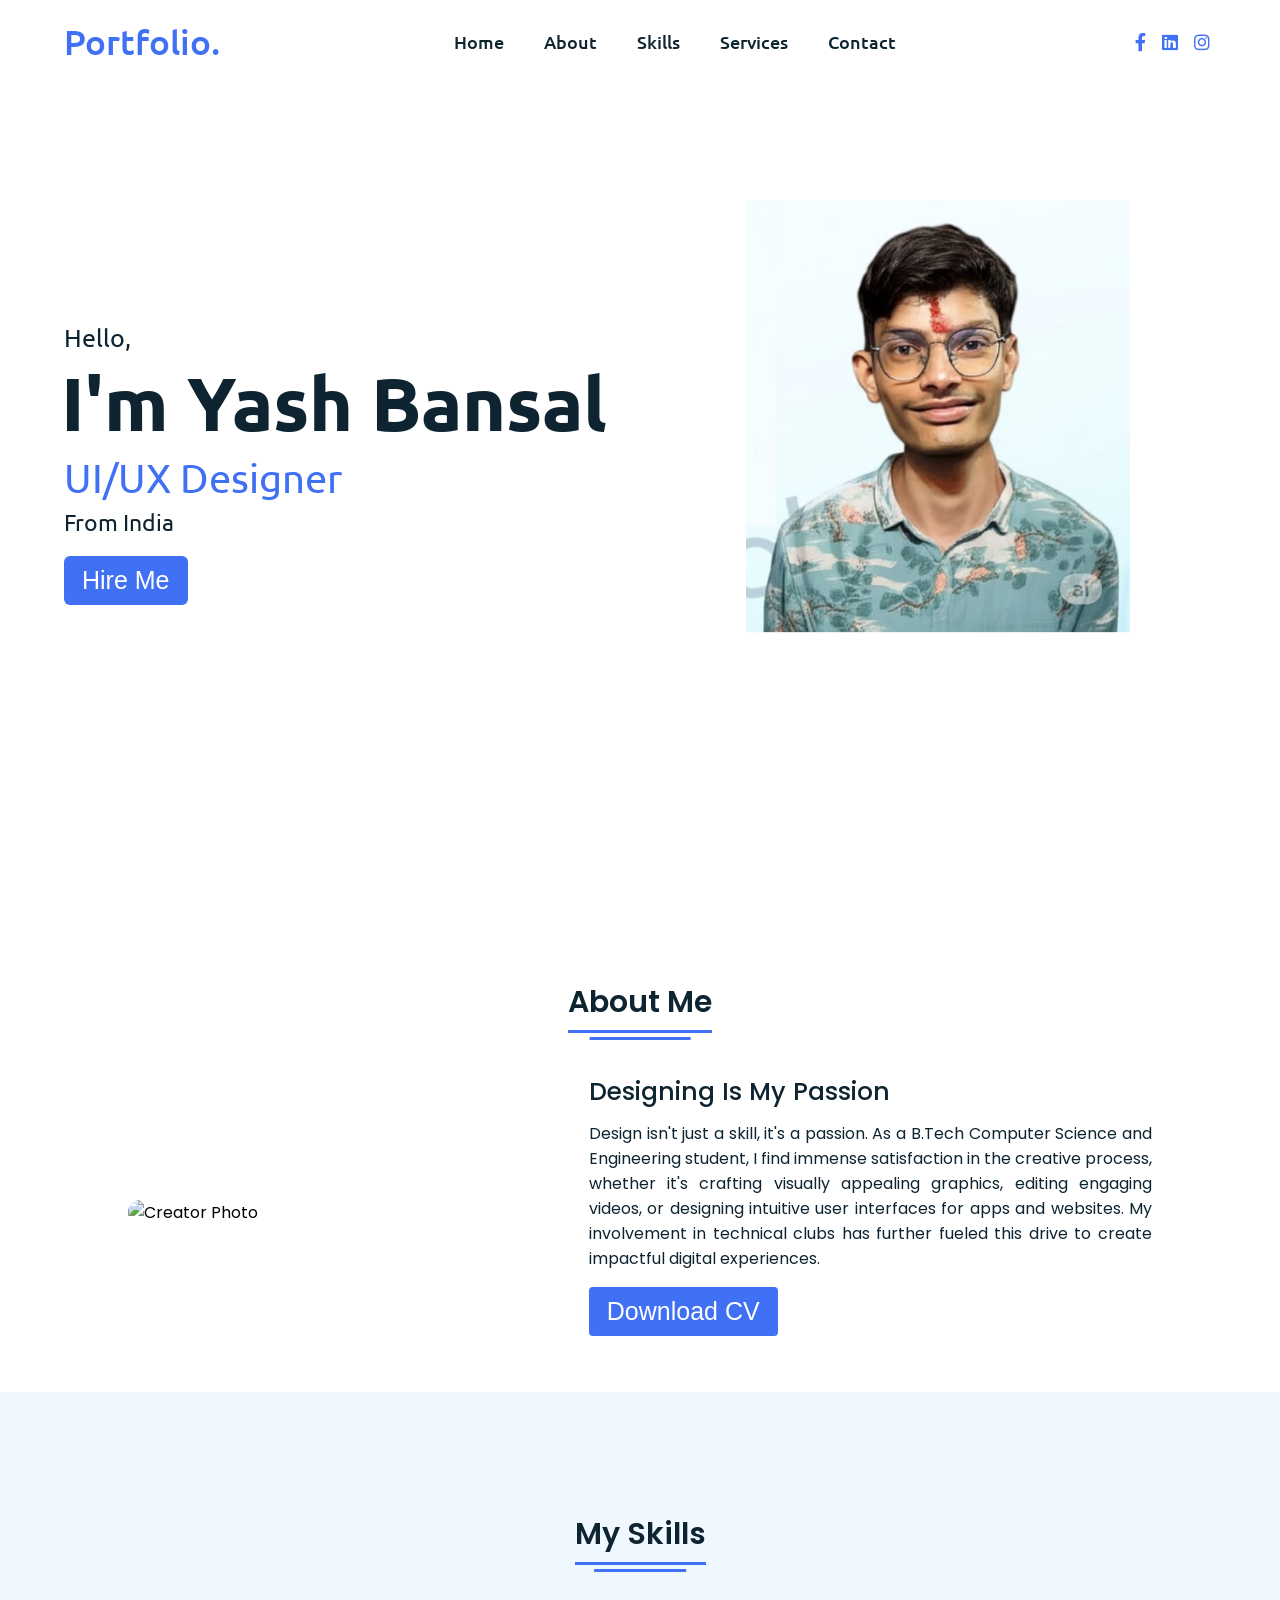
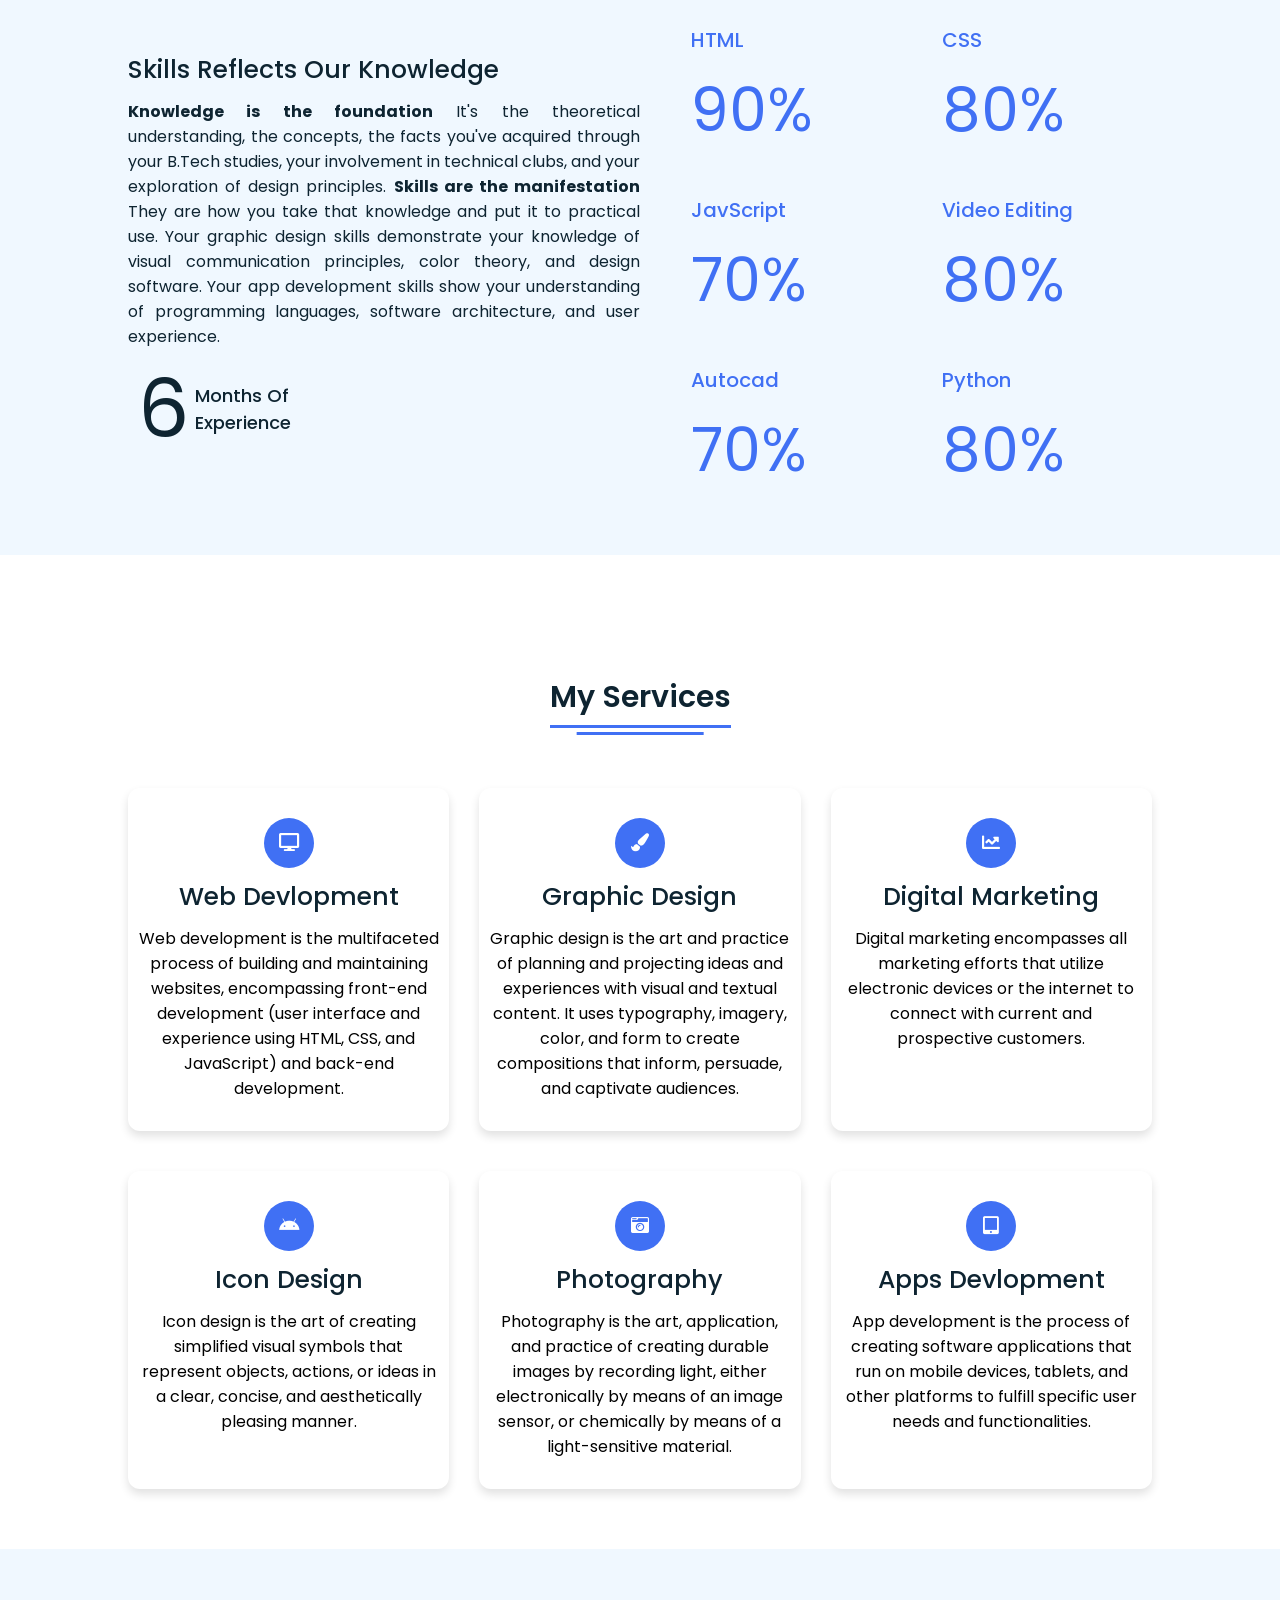
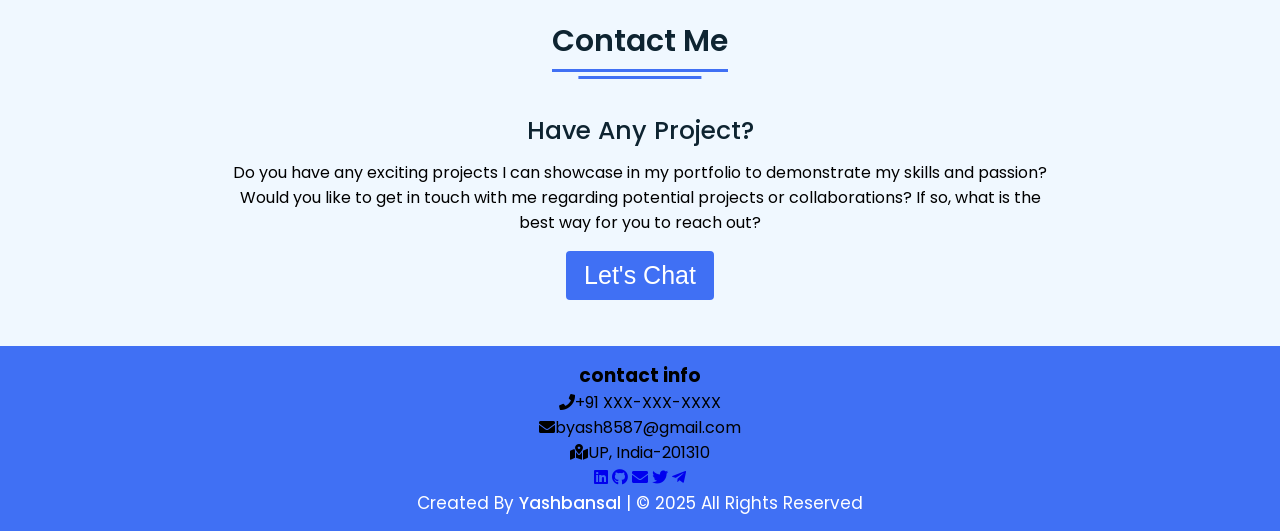
==== index.html @ 403b4500 "merged UI improvements + image fix" ====
<!DOCTYPE html>
<html lang="en" dir="ltr">

<head>
  <meta charset="UTF-8" />
  <title>Responsive Portfolio Website HTML CSS| CodingYB</title>
  <link rel="stylesheet" href="Portfolioyb.css">
    <!-- Fontawesome CDN Link -->
  <link rel="stylesheet" href="https://cdnjs.cloudflare.com/ajax/libs/font-awesome/5.15.2/css/all.min.css" />
  <meta name="viewport" content="width=device-width, initial-scale=1.0" />
</head>

<body>
  <!-- Move to up button -->
  <div class="scroll-button">
    <a href="#home"><i class="fas fa-arrow-up"></i></a>
  </div>
  <!-- navgaition menu -->
  <nav>
    <div class="navbar">
<!-- <div class="Right"><img src="C:\Users\byash\Desktop\preloader.gif" alt="Image" style="position: absolute; top: 20px;" width="3%"></div>  -->
      <div class="logo"><a href="#">Portfolio.</a></div>
      <ul class="menu">
        <li><a href="#home">Home</a></li>
        <li><a href="#about">About</a></li>
        <li><a href="#skills">Skills</a></li>
        <li><a href="#services">Services</a></li>
        <li><a href="#contact">Contact</a></li>
        <div class="cancel-btn">
          <i class="fas fa-times"></i>
        </div>
      </ul>
      <div class="media-icons">
        <a href="https://www.facebook.com/profile.php?id=100070239746657"><i class="fab fa-facebook-f"></i></a>
        <a href="https://www.linkedin.com/in/yash-bansal-717746330"><i class="fab fa-linkedin"></i></a>
        <a href="https://www.instagram.com/ig_user_yb/"><i class="fab fa-instagram"></i></a>
      </div>
    </div>
    <div class="menu-btn">
      <i class="fas fa-bars"></i>
    </div>
  </nav>

  <!-- Home Section Start -->
  <section class="home" id="home">
    <div class="home-content">
      <div class="text">
        <div class="text-one">Hello,</div>
        <div class="text-two">I'm Yash Bansal</div>
        <div class="text-three">UI/UX Designer</div>
        <div class="text-four">From India</div>
      </div>
      <div class="button">
        <button>Hire Me</button>
      </div>
	<div class="Right"><img src="jd58ny5s.png" alt="Image" style="position: absolute; top: 200px; right: 150px;" width="30%"></div> 

    </div>
  </section>

  <!-- About Section Start -->
  <section class="about" id="about">
    <div class="content">
      <div class="title"><span>About Me</span></div>
      <div class="about-details">
        <div class="left">
          <img src="creator.jpg" alt="Creator Photo">
        </div>
        <div class="right">
          <div class="topic">Designing Is My Passion</div>
          <p>
             Design isn't just a skill, it's a passion. As a B.Tech Computer Science and Engineering student, I find immense satisfaction in the creative process, whether it's crafting visually appealing graphics, editing engaging videos, or designing intuitive user interfaces for apps and websites. My involvement in technical clubs has further fueled this drive to create impactful digital experiences.
          </p>
          <div class="button">
	    <a href="PDF RESUME.pdf">
            <button>Download CV</button></a>
          </div>
        </div>
      </div>
    </div>
  </section>

  <!-- My Skill Section Start -->
  <!-- Section Tag and Other Div will same where we need to put same CSS -->
  <section class="skills" id="skills">
    <div class="content">
      <div class="title"><span>My Skills</span></div>
      <div class="skills-details">
        <div class="text">
          <div class="topic">Skills Reflects Our Knowledge</div>
          <p><b>Knowledge is the foundation</b> It's the theoretical understanding, the concepts, the facts you've acquired through your B.Tech studies, your involvement in technical clubs, and your exploration of design principles.
<b>Skills are the manifestation</b> They are how you take that knowledge and put it to practical use. Your graphic design skills demonstrate your knowledge of visual communication principles, color theory, and design software. Your app development skills show your understanding of programming languages, software architecture, and user experience.</p>
          <div class="experience">
            <div class="num">6</div>
            <div class="exp">
              Months Of <br />
              Experience
            </div>
          </div>
        </div>
        <div class="boxes">
          <div class="box">
            <div class="topic">HTML</div>
            <div class="per">90%</div>
          </div>
          <div class="box">
            <div class="topic">CSS</div>
            <div class="per">80%</div>
          </div>
          <div class="box">
            <div class="topic">JavScript</div>
            <div class="per">70%</div>
          </div>
	<div class="box">
            <div class="topic">Video Editing</div>
            <div class="per">80%</div>
          </div>
		<div class="box">
            <div class="topic">Autocad</div>
            <div class="per">70%</div>
          </div>
		<!-- <div class="box">
            <div class="topic">C (Programming language)</div>
            <div class="per">70%</div>
          </div> --!>
          <div class="box">
            <div class="topic">Python</div>
            <div class="per">80%</div>
          </div>
        </div>
      </div>
    </div>
  </section>

  <!-- My Services Section Start -->
  <section class="services" id="services">
    <div class="content">
      <div class="title"><span>My Services</span></div>
      <div class="boxes">
        <div class="box">
          <div class="icon">
            <i class="fas fa-desktop"></i>
          </div>
          <div class="topic">Web Devlopment</div>
          <p>Web development is the multifaceted process of building and maintaining websites, encompassing front-end development (user interface and experience using HTML, CSS, and JavaScript) and back-end development. 
<!-- (server-side logic, databases, and APIs using various programming languages), often combined in full-stack development, to create functional, interactive, and accessible online platforms for communication, commerce, information sharing, and innovation. --!> </p>
        </div>
        <div class="box">
          <div class="icon">
            <i class="fas fa-paint-brush"></i>
          </div>
          <div class="topic">Graphic Design</div>
          <p>Graphic design is the art and practice of planning and projecting ideas and experiences with visual and textual content. It uses typography, imagery, color, and form to create compositions that inform, persuade, and captivate audiences.</p>
        </div>
        <div class="box">
          <div class="icon">
            <i class="fas fa-chart-line"></i>
          </div>
          <div class="topic">Digital Marketing</div>
          <p>Digital marketing encompasses all marketing efforts that utilize electronic devices or the internet to connect with current and prospective customers.</p>
        </div>
        <div class="box">
          <div class="icon">
            <i class="fab fa-android"></i>
          </div>
          <div class="topic">Icon Design</div>
          <p>Icon design is the art of creating simplified visual symbols that represent objects, actions, or ideas in a clear, concise, and aesthetically pleasing manner.</p>
        </div>
        <div class="box">
          <div class="icon">
            <i class="fas fa-camera-retro"></i>
          </div>
          <div class="topic">Photography</div>
          <p>Photography is the art, application, and practice of creating durable images by recording light, either electronically by means of an image sensor, or chemically by means of a light-sensitive material.</p>
        </div>
        <div class="box">
          <div class="icon">
            <i class="fas fa-tablet-alt"></i>
          </div>
          <div class="topic">Apps Devlopment</div>
          <p>App development is the process of creating software applications that run on mobile devices, tablets, and other platforms to fulfill specific user needs and functionalities.</p>
        </div>
      </div>
    </div>
  </section>

  <!-- Contact Me section Start -->
  <section class="contact" id="contact">
    <div class="content">
      <div class="title"><span>Contact Me</span></div>
      <div class="text">
        <div class="topic">Have Any Project?</div>
        <p>Do you have any exciting projects I can showcase in my portfolio to demonstrate my skills and passion? Would you like to get in touch with me regarding potential projects or collaborations? If so, what is the best way for you to reach out?</p>
        <div class="button">
	<!-- Simple anchor -->
<a href="https://wa.me/919368717464" target="_blank" rel="noopener noreferrer">
          <button>Let's Chat</button></a>
        </div>
      </div>
    </div>
  </section>

  <!-- Footer Section Start -->
   <footer> 
 <div class="box">
          <h3>contact info</h3>
          <p> <i class="fas fa-phone"></i>+91 XXX-XXX-XXXX</p>
          <p> <i class="fas fa-envelope"></i>byash8587@gmail.com</p>
          <p> <i class="fas fa-map-marked-alt"></i>UP, India-201310</p>
          <div class="share">

              <a href="https://www.linkedin.com/in/yash-bansal-717746330/" class="fab fa-linkedin" aria-label="LinkedIn" target="_blank"></a>
              <a href="#" class="fab fa-github" aria-label="GitHub" target="_blank"></a>
              <a href="mailto:byash8587@gmail.com" class="fas fa-envelope" aria-label="Mail" target="_blank"></a>
              <a href="#" class="fab fa-twitter" aria-label="Twitter" target="_blank"></a>
              <a href="#" class="fab fa-telegram-plane" aria-label="Telegram" target="_blank"></a>
          </div>
      </div>
      <div class="text"> 
      <span>Created By <a href="#">Yashbansal</a> | &#169; 2025 All Rights Reserved</span> 
   </footer>
<script>
  document.addEventListener("DOMContentLoaded", function () {
    const whatsappBtn = document.getElementById("whatsapp-btn");

    whatsappBtn.addEventListener("click", function (e) {
      e.preventDefault();

      // Replace this with your full WhatsApp number (no + or spaces)
      const phoneNumber = "919368717464";

      // Prefilled message that appears when chat opens
      const message = "Hi 👋 Yash! I visited your portfolio and would love to connect.";
      const encodedMessage = encodeURIComponent(message);

      // Generate WhatsApp URL
      const whatsappURL = `https://wa.me/${phoneNumber}?text=${encodedMessage}`;

      // Open WhatsApp chat
      window.open(whatsappURL, "_blank");
    });
  });
</script>
  <script src="Portfolioyb.js"></script>

</body>

</html>
---- Portfolioyb.css ----
/* Google Font CDN Link */
@import url('https://fonts.googleapis.com/css2?family=Poppins:wght@400;500;600;700&family=Ubuntu:wght@400;500;700&display=swap');

* {
  margin: 0;
  padding: 0;
  box-sizing: border-box;
  text-decoration: none;
  scroll-behavior: smooth;
}

/* Custom Scroll Bar CSS */
::-webkit-scrollbar {
  width: 10px;
}

::-webkit-scrollbar-track {
  background: #f1f1f1;
}

::-webkit-scrollbar-thumb {
  background: #6e93f7;
  border-radius: 12px;
  transition: all 0.3s ease;
}

::-webkit-scrollbar-thumb:hover {
  background: #4070f4;
}


/* navbar styling */
nav {
  position: fixed;
  width: 100%;
  padding: 20px 0;
  z-index: 998;
  transition: all 0.3s ease;
  font-family: 'Ubuntu', sans-serif;
}

nav.sticky {
  background: #4070f4;
  padding: 13px 0;
}

nav .navbar {
  width: 90%;
  display: flex;
  justify-content: space-between;
  align-items: center;
  margin: auto;
}

nav .navbar .logo a {
  font-weight: 500;
  font-size: 35px;
  color: #4070f4;
}

nav.sticky .navbar .logo a {
  color: #fff;
}

nav .navbar .menu {
  display: flex;
  position: relative;
}

nav .navbar .menu li {
  list-style: none;
  margin: 0 20px;
}

.navbar .menu a {
  font-size: 18px;
  font-weight: 500;
  color: #0E2431;
  padding: 6px 0;
  transition: all 0.4s ease;
}

.navbar .menu a:hover {
  color: #4070f4;
}

nav.sticky .menu a {
  color: #FFF;
}

nav.sticky .menu a:hover {
  color: #0E2431;
}

.navbar .media-icons a {
  color: #4070f4;
  font-size: 18px;
  margin: 0 6px;
}

nav.sticky .media-icons a {
  color: #FFF;
}

/* Side Navigation Menu Button CSS */
nav .menu-btn,
.navbar .menu .cancel-btn {
  position: absolute;
  color: #fff;
  right: 30px;
  top: 20px;
  font-size: 20px;
  cursor: pointer;
  transition: all 0.3s ease;
  display: none;
}

nav .menu-btn {
  color: #4070f4;
}

nav.sticky .menu-btn {
  color: #FFF;
}

.navbar .menu .menu-btn {
  color: #fff;
}

/* home section styling */
.home {
  height: 100vh;
  width: 100%;
  
  background: url("images/background.jpg") no-repeat; 
  background-size: cover;
  background-position: center;
  background-attachment: fixed;
  font-family: 'Ubuntu', sans-serif;
}

.home .home-content {
  width: 90%;
  height: 100%;
  margin: auto;
  display: flex;
  flex-direction: column;
  justify-content: center;
}

.home .text-one {
  font-size: 25px;
  color: #0E2431;
}

.home .text-two {
  color: #0E2431;
  font-size: 75px;
  font-weight: 600;
  margin-left: -3px;
}

.home .text-three {
  font-size: 40px;
  margin: 5px 0;
  color: #4070f4;
}

.home .text-four {
  font-size: 23px;
  margin: 5px 0;
  color: #0E2431;
}

.home .button {
  margin: 14px 0;
}

.home .button button {
  outline: none;
  padding: 8px 16px;
  border-radius: 6px;
  font-size: 25px;
  font-weight: 400;
  background: #4070f4;
  color: #fff;
  cursor: pointer;
  border: 2px solid transparent;
  transition: all 0.4s ease;
}

.home .button button:hover {
  border-color: #4070f4;
  background-color: #fff;
  color: #4070f4;
}

/* About Section Styling */
/* Those Elements Where We Have Apply Same CSS,
 I'm Selecting Directly 'Section Tag' and 'Class'  */
section {
  padding-top: 40px;
}

section .content {
  width: 80%;
  margin: 40px auto;
  font-family: 'Poppins', sans-serif;
}

.about .about-details {
  display: flex;
  justify-content: space-between;
  align-items: center;
}

section .title {
  display: flex;
  justify-content: center;
  margin-bottom: 40px;
}

section .title span {
  color: #0E2431;
  font-size: 30px;
  font-weight: 600;
  position: relative;
  padding-bottom: 8px;
}

section .title span::before,
section .title span::after {
  content: '';
  position: absolute;
  height: 3px;
  width: 100%;
  background: #4070f4;
  left: 0;
  bottom: 0;
}

section .title span::after {
  bottom: -7px;
  width: 70%;
  left: 50%;
  transform: translateX(-50%);
}

.about .about-details .left {
  width: 45%;
}

.about .left img {
  height: 400px;
  width: 400px;
  object-fit: cover;
  border-radius: 12px;
}

.about-details .right {
  width: 55%;
}

section .topic {
  color: #0E2431;
  font-size: 25px;
  font-weight: 500;
  margin-bottom: 10px;
}

.about-details .right p {
  text-align: justify;
  color: #0E2431;
}

section .button {
  margin: 16px 0;
}

section .button button {
  outline: none;
  padding: 8px 16px;
  border-radius: 4px;
  font-size: 25px;
  font-weight: 400;
  background: #4070f4;
  color: #fff;
  border: 2px solid transparent;
  cursor: pointer;
  transition: all 0.4s ease;
}

section .button button:hover {
  border-color: #4070f4;
  background-color: #fff;
  color: #4070f4;
}

/* My Skills CSS */
.skills {
  background: #F0F8FF;
}

.skills .content {
  padding: 40px 0;
}

.skills .skills-details {
  display: flex;
  justify-content: space-between;
  align-items: center;
}

.skills-details .text {
  width: 50%;
}

.skills-details p {
  color: #0E2431;
  text-align: justify;
}

.skills .skills-details .experience {
  display: flex;
  align-items: center;
  margin: 0 10px;
}

.skills-details .experience .num {
  color: #0E2431;
  font-size: 80px;
}

.skills-details .experience .exp {
  color: #0E2431;
  margin-left: 20px;
  font-size: 18px;
  font-weight: 500;
  margin: 0 6px;
}

.skills-details .boxes {
  width: 45%;
  display: flex;
  flex-wrap: wrap;
  justify-content: space-between;
}

.skills-details .box {
  width: calc(100% / 2 - 20px);
  margin: 20px 0;
}

.skills-details .boxes .topic {
  font-size: 20px;
  color: #4070f4;
}

.skills-details .boxes .per {
  font-size: 60px;
  color: #4070f4;
}

/* My Services CSS */
.services .boxes {
  display: flex;
  flex-wrap: wrap;
  justify-content: space-between;
}

.services .boxes .box {
  margin: 20px 0;
  width: calc(100% / 3 - 20px);
  text-align: center;
  border-radius: 12px;
  padding: 30px 10px;
  box-shadow: 0 5px 10px rgba(0, 0, 0, 0.12);
  cursor: default;
  transition: all 0.4s ease;
}

.services .boxes .box:hover {
  background: #4070f4;
  color: #fff;
}

.services .boxes .box .icon {
  height: 50px;
  width: 50px;
  background: #4070f4;
  border-radius: 50%;
  text-align: center;
  line-height: 50px;
  font-size: 18px;
  color: #fff;
  margin: 0 auto 10px auto;
  transition: all 0.4s ease;
}

.boxes .box:hover .icon {
  background-color: #fff;
  color: #4070f4;
}

.services .boxes .box:hover .topic,
.services .boxes .box:hover p {
  color: #0E2431;
  transition: all 0.4s ease;
}

.services .boxes .box:hover .topic,
.services .boxes .box:hover p {
  color: #fff;
}

/* Contact Me CSS */
.contact {
  background: #F0F8FF;
}

.contact .content {
  margin: 0 auto;
  padding: 30px 0;
}

.contact .text {
  width: 80%;
  text-align: center;
  margin: auto;
}

/* Footer CSS */
footer {
  background: #4070f4;
  padding: 15px 0;
  text-align: center;
  font-family: 'Poppins', sans-serif;
}

footer .text span {
  font-size: 17px;
  font-weight: 400;
  color: #fff;
}

footer .text span a {
  font-weight: 500;
  color: #FFF;
}

footer .text span a:hover {
  text-decoration: underline;
}

/* Scroll TO Top Button CSS */
.scroll-button a {
  position: fixed;
  bottom: 20px;
  right: 20px;
  color: #fff;
  background: #4070f4;
  padding: 7px 12px;
  ;
  font-size: 18px;
  border-radius: 6px;
  box-shadow: rgba(0, 0, 0, 0.15);
  display: none;
}

/* Responsive Media Query */
@media (max-width: 1190px) {
  section .content {
    width: 85%;
  }
}

@media (max-width: 1000px) {
  .about .about-details {
    justify-content: center;
    flex-direction: column;
  }

  .about .about-details .left {
    display: flex;
    justify-content: center;
    width: 100%;
  }

  .about-details .right {
    width: 90%;
    margin: 40px 0;
  }

  .services .boxes .box {
    margin: 20px 0;
    width: calc(100% / 2 - 20px);
  }
}

@media (max-width: 900px) {
  .about .left img {
    height: 350px;
    width: 350px;
  }
}

@media (max-width: 750px) {
  nav .navbar {
    width: 90%;
  }

  nav .navbar .menu {
    position: fixed;
    left: -100%;
    top: 0;
    background: #0E2431;
    height: 100vh;
    max-width: 400px;
    width: 100%;
    padding-top: 60px;
    flex-direction: column;
    align-items: center;
    transition: all 0.5s ease;
  }

  .navbar.active .menu {
    left: 0;
  }

  nav .navbar .menu a {
    font-size: 23px;
    display: block;
    color: #fff;
    margin: 15px 0;
  }

  nav.sticky .menu a:hover {
    color: #4070f4;
  }

  nav .navbar .media-icons {
    display: none;
  }

  nav .menu-btn,
  .navbar .menu .cancel-btn {
    display: block;
  }

  .home .text-two {
    font-size: 65px;
  }

  .home .text-three {
    font-size: 35px;
  }

  .skills .skills-details {
    align-items: center;
    justify-content: center;
    flex-direction: column;
  }

  .skills-details .text {
    width: 100%;
    margin-bottom: 50px;
  }

  .skills-details .boxes {
    justify-content: center;
    align-items: center;
    width: 100%;
  }

  .services .boxes .box {
    margin: 20px 0;
    width: 100%;
  }

  .contact .text {
    width: 100%;
  }
}

@media (max-width: 500px) {
  .home .text-two {
    font-size: 55px;
  }

  .home .text-three {
    font-size: 33px;
  }

  .skills-details .boxes .per {
    font-size: 50px;
    color: #4070f4;
  }
}

/* =========================
   1. Smooth Scrolling
========================= */
html {
  scroll-behavior: smooth;
}

/* =========================
   2. Button Hover Effect
========================= */
button {
  transition: all 0.3s ease;
  cursor: pointer;
}

button:hover {
  transform: scale(1.05);
  background: #000;
  color: #fff;
}

/* =========================
   3. Section Fade-in Animation
========================= */
section {
  opacity: 0;
  transform: translateY(30px);
  animation: fadeIn 1s forwards;
}

@keyframes fadeIn {
  to {
    opacity: 1;
    transform: translateY(0);
  }
}

/* =========================
   4. Mobile Responsive Fix
========================= */
@media (max-width: 768px) {
  .home-content {
    flex-direction: column;
    text-align: center;
  }

  .Right img {
    position: static !important;
    width: 70%;
    margin-top: 20px;
  }
}

/* =========================
   5. Navbar Hover Effect
========================= */
nav ul li a {
  position: relative;
  text-decoration: none;
}

nav ul li a::after {
  content: "";
  position: absolute;
  width: 0%;
  height: 2px;
  bottom: -5px;
  left: 0;
  background: black;
  transition: 0.3s;
}

nav ul li a:hover::after {
  width: 100%;
}
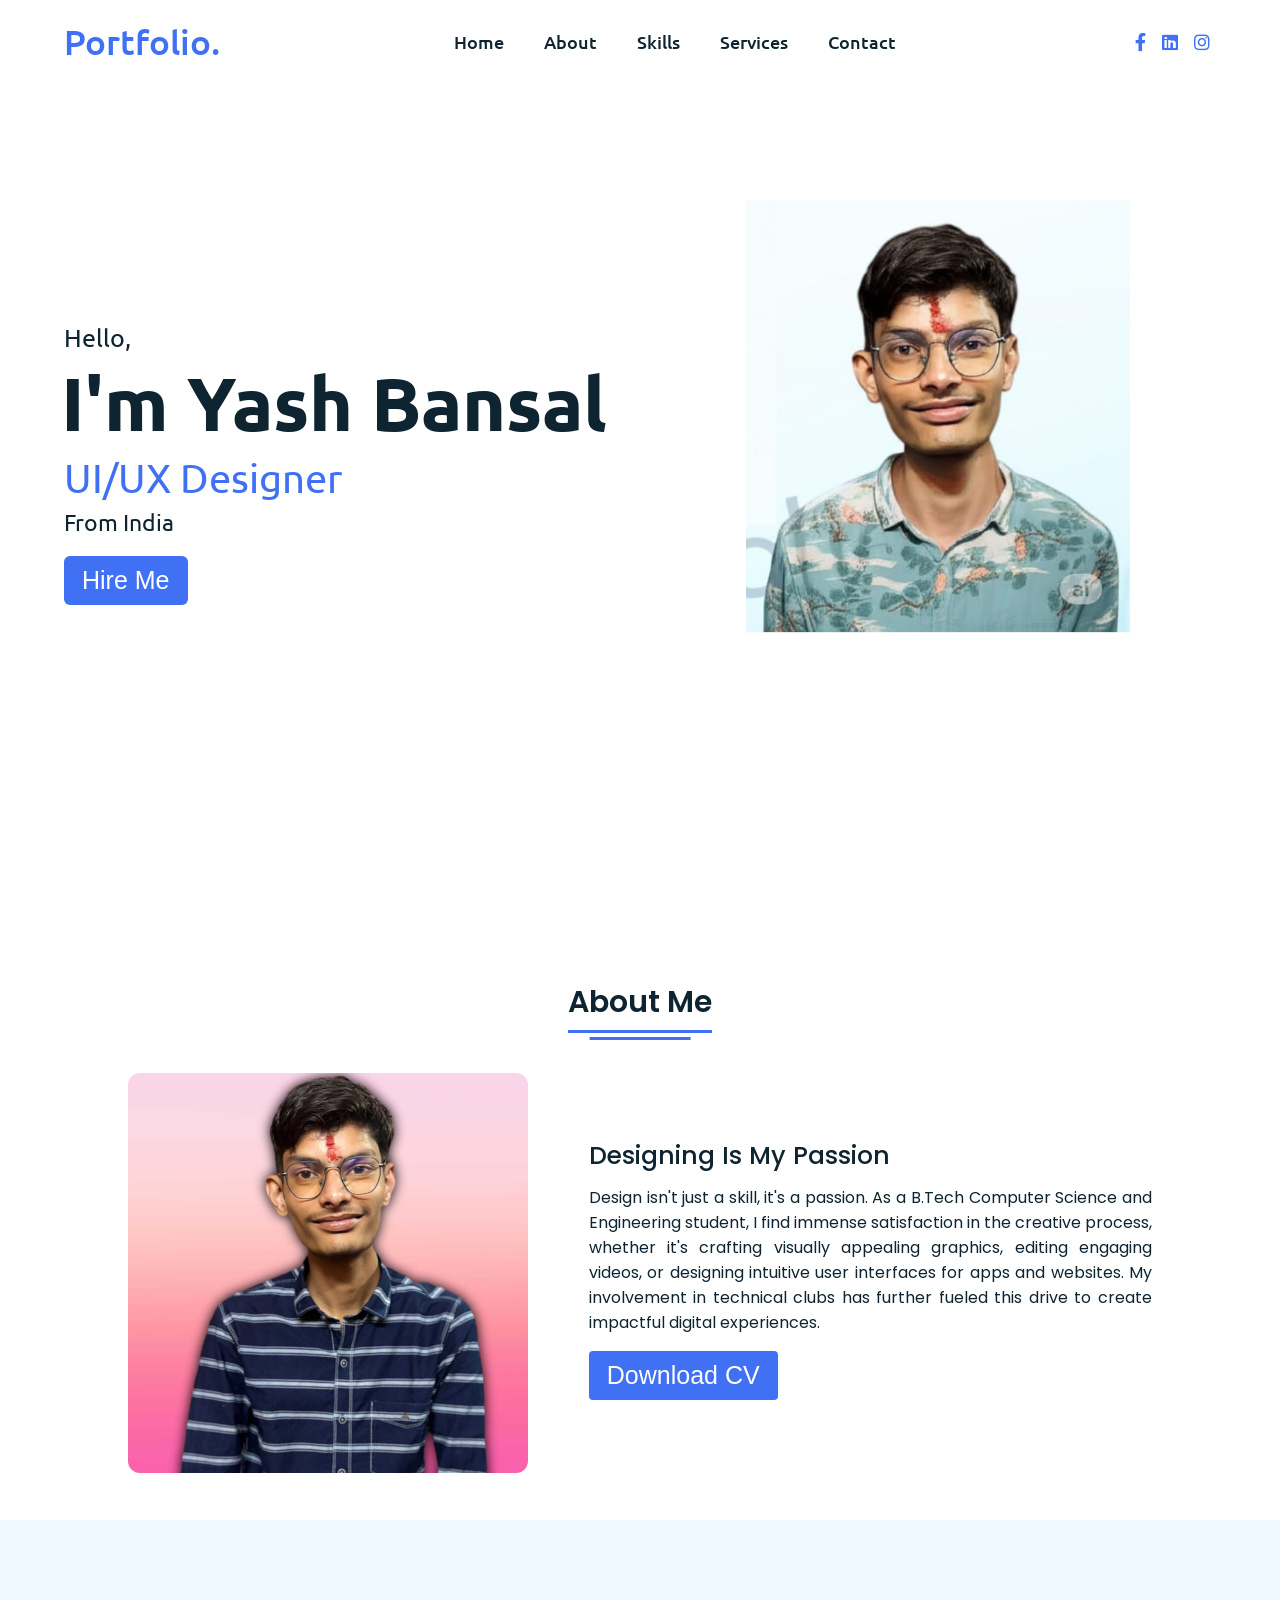
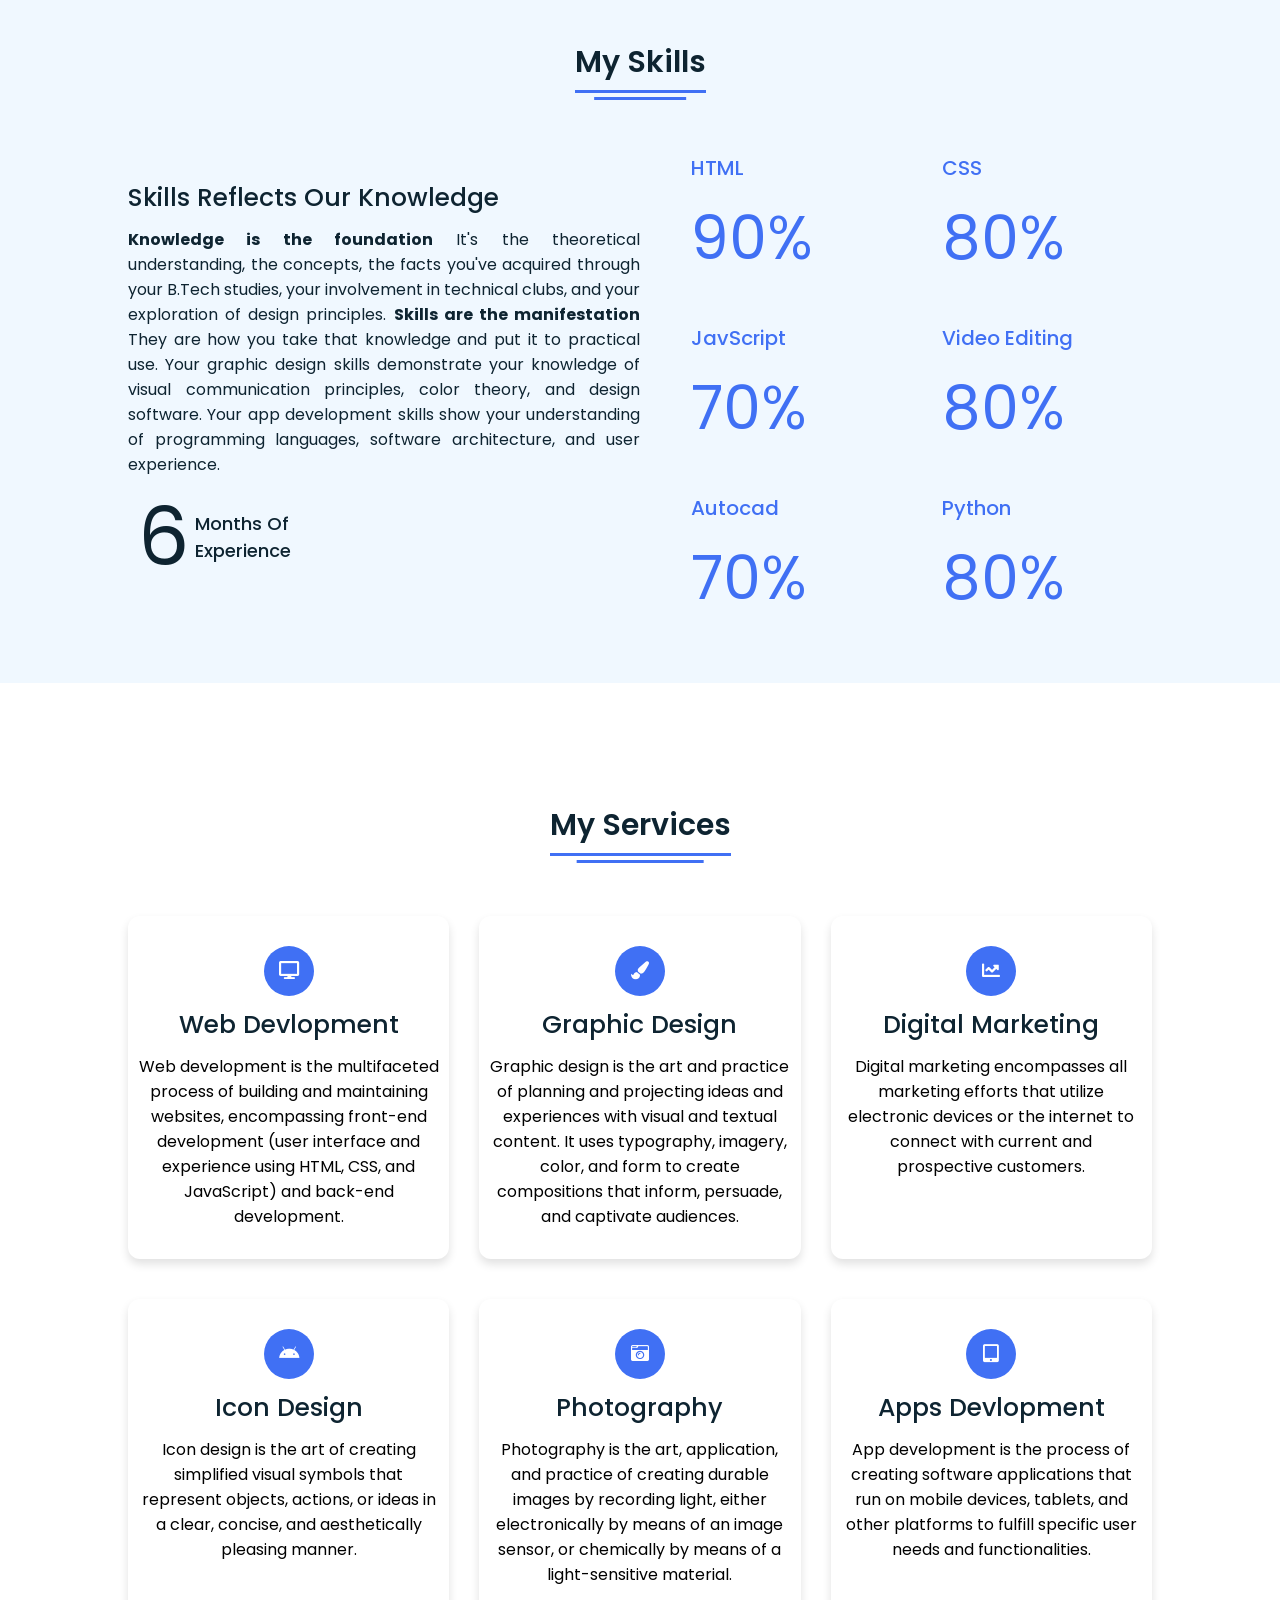
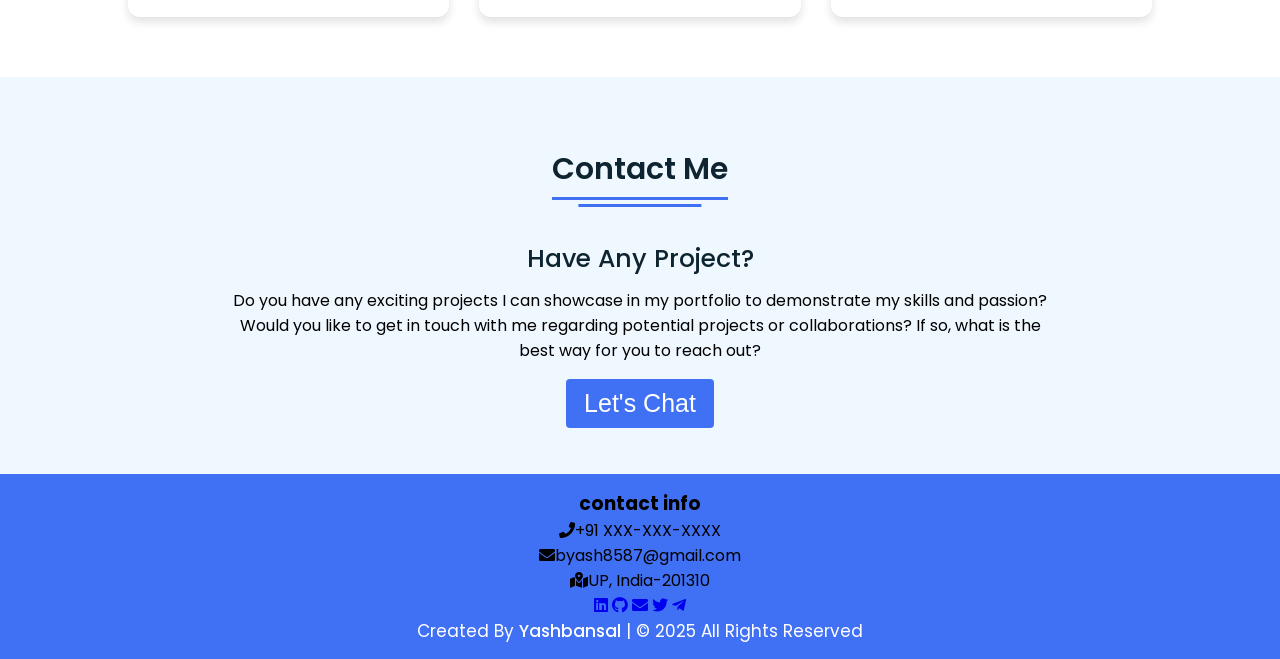
==== commit 7220900f: "final image path update and links add" ====
--- a/index.html
+++ b/index.html
@@ -65,7 +65,7 @@
       <div class="title"><span>About Me</span></div>
       <div class="about-details">
         <div class="left">
-          <img src="creator.jpg" alt="Creator Photo">
+          <img src="creator.jpeg" alt="Creator Photo">
         </div>
         <div class="right">
           <div class="topic">Designing Is My Passion</div>
@@ -120,10 +120,10 @@
             <div class="topic">Autocad</div>
             <div class="per">70%</div>
           </div>
-		<!-- <div class="box">
+		<!--  <div class="box">
             <div class="topic">C (Programming language)</div>
             <div class="per">70%</div>
-          </div> --!>
+          </div>  -->
           <div class="box">
             <div class="topic">Python</div>
             <div class="per">80%</div>
@@ -144,7 +144,7 @@
           </div>
           <div class="topic">Web Devlopment</div>
           <p>Web development is the multifaceted process of building and maintaining websites, encompassing front-end development (user interface and experience using HTML, CSS, and JavaScript) and back-end development. 
-<!-- (server-side logic, databases, and APIs using various programming languages), often combined in full-stack development, to create functional, interactive, and accessible online platforms for communication, commerce, information sharing, and innovation. --!> </p>
+ </p>
         </div>
         <div class="box">
           <div class="icon">
@@ -211,7 +211,7 @@
           <div class="share">
 
               <a href="https://www.linkedin.com/in/yash-bansal-717746330/" class="fab fa-linkedin" aria-label="LinkedIn" target="_blank"></a>
-              <a href="#" class="fab fa-github" aria-label="GitHub" target="_blank"></a>
+              <a href="https://github.com/Yash24032005" class="fab fa-github" aria-label="GitHub" target="_blank"></a>
               <a href="mailto:byash8587@gmail.com" class="fas fa-envelope" aria-label="Mail" target="_blank"></a>
               <a href="#" class="fab fa-twitter" aria-label="Twitter" target="_blank"></a>
               <a href="#" class="fab fa-telegram-plane" aria-label="Telegram" target="_blank"></a>
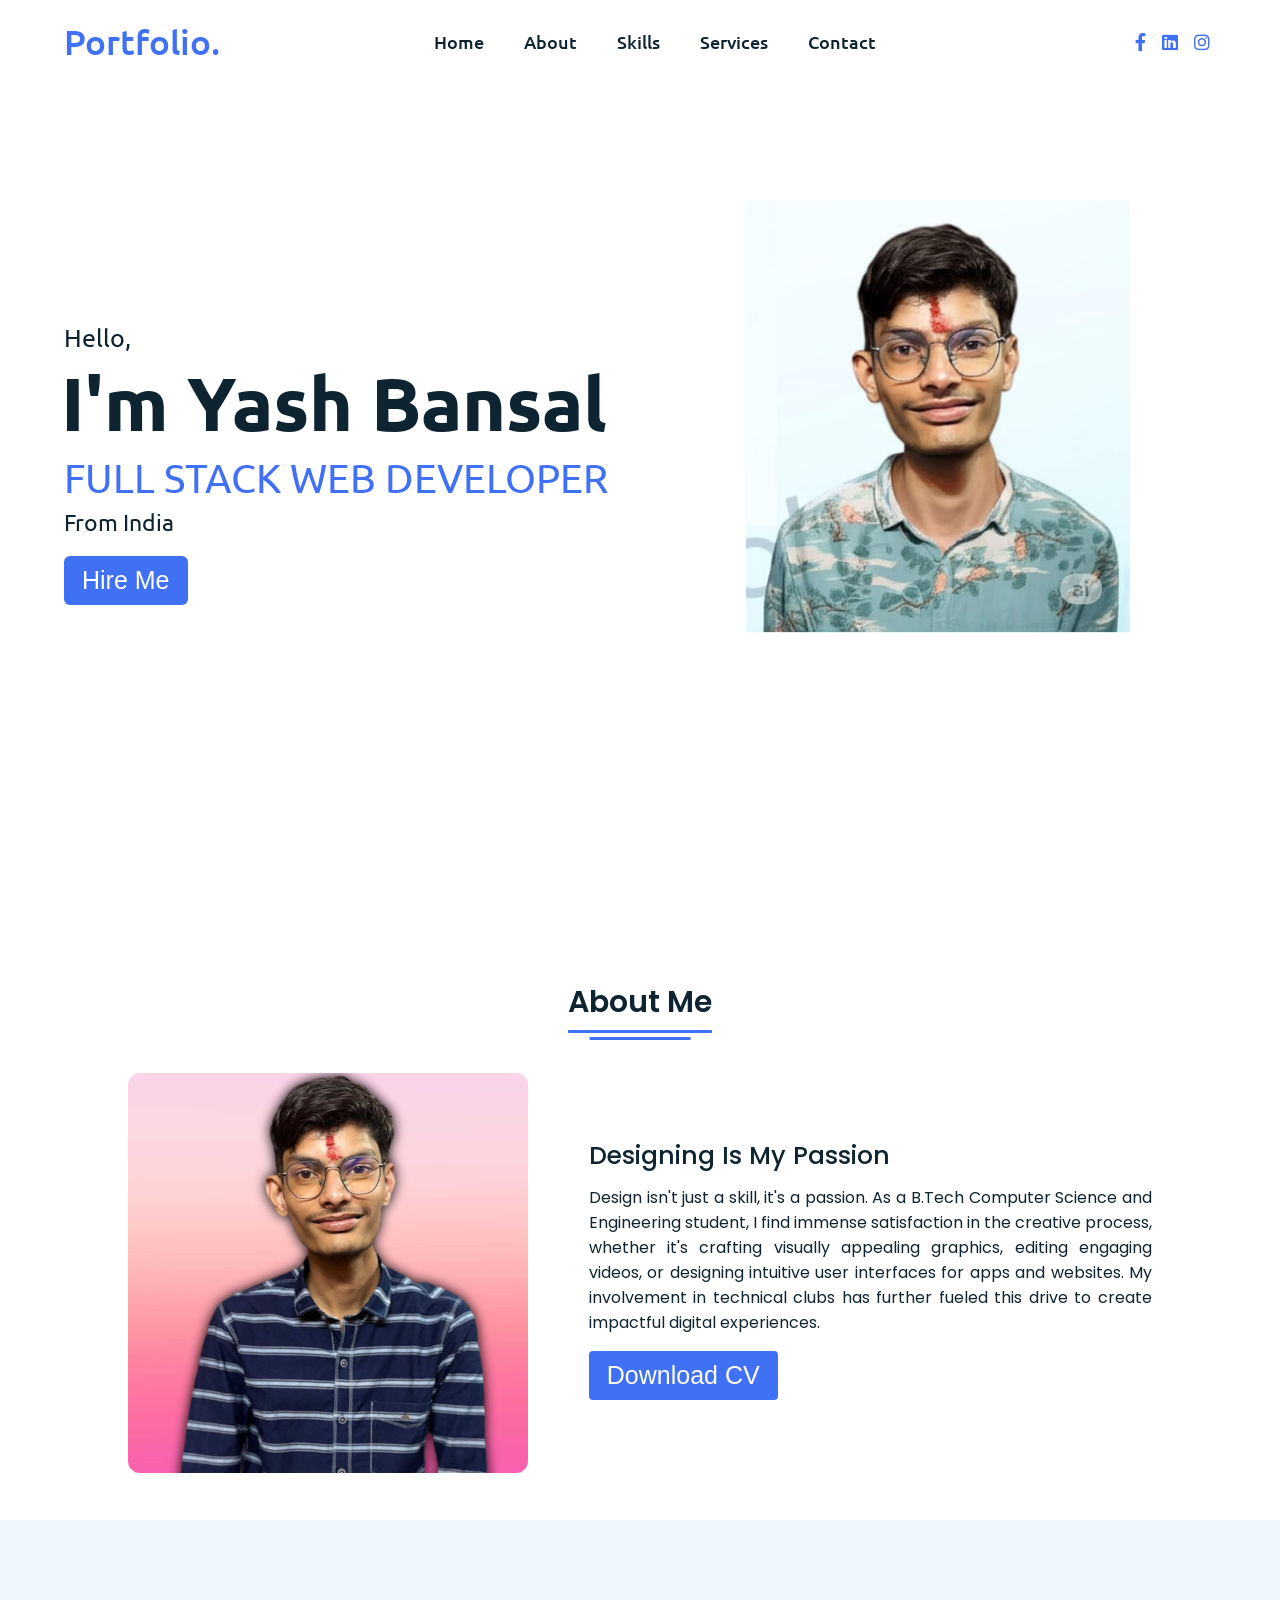
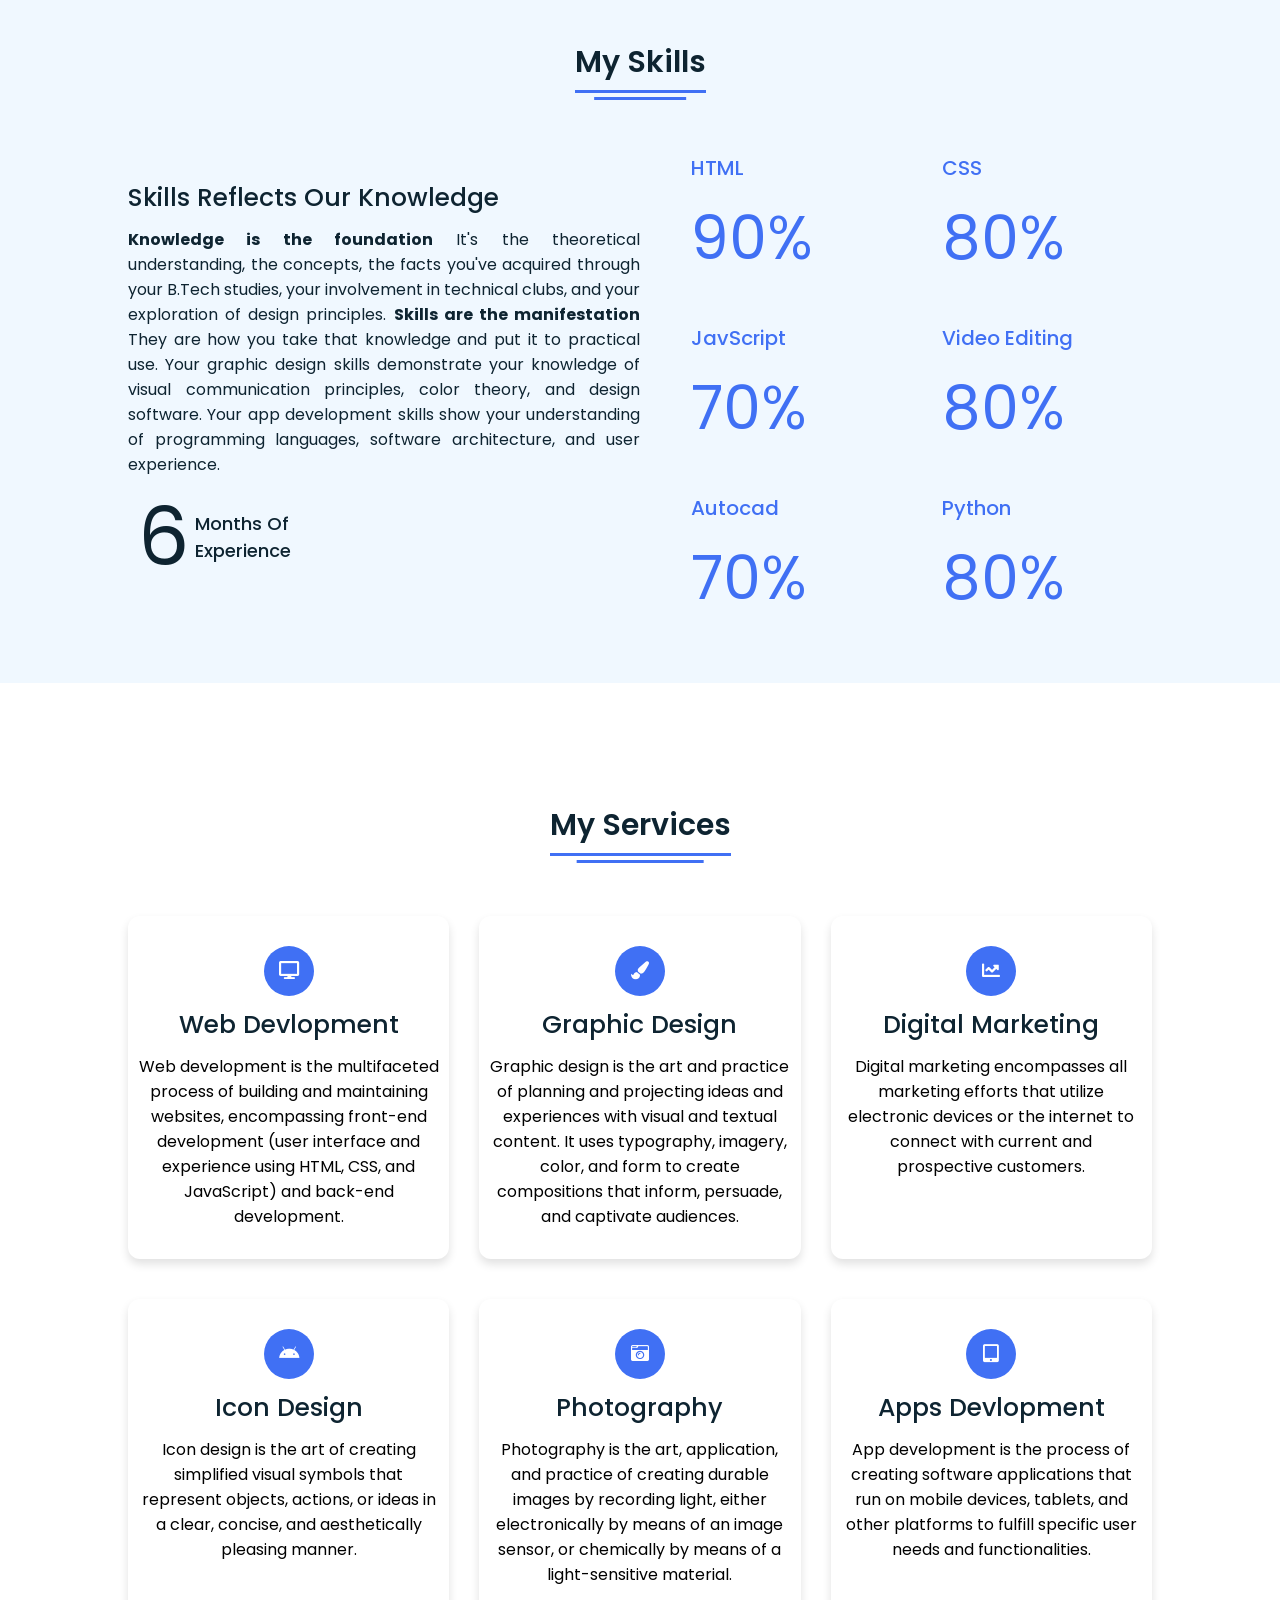
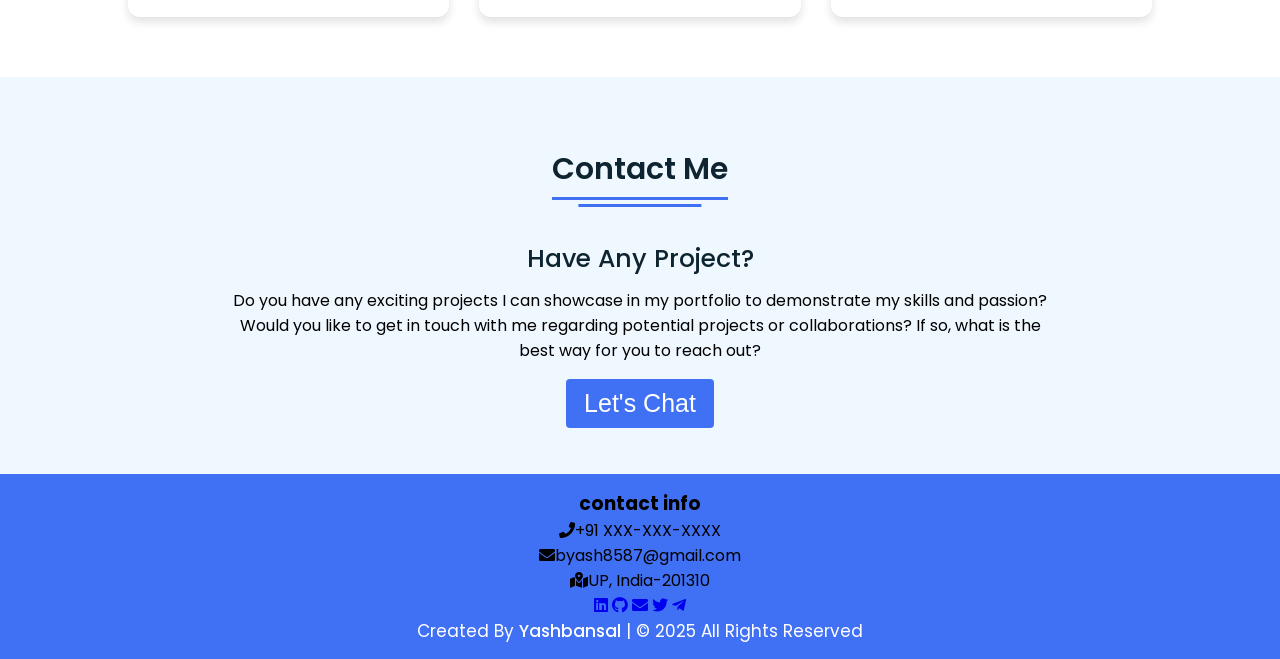
==== commit 97ab2a54: "final button fix and links add" ====
--- a/index.html
+++ b/index.html
@@ -13,29 +13,42 @@
 
 <body>
   <!-- Move to up button -->
+  <!-- <div class="scroll-button">
+    <a href="#home"><i class="fas fa-arrow-up"></i></a>
+  </div> -->
   <div class="scroll-button">
-    <a href="#home"><i class="fas fa-arrow-up"></i></a>
-  </div>
+  <a href="#home" aria-label="Scroll back to top">
+    <i class="fas fa-arrow-up"></i>
+  </a>
+</div>
   <!-- navgaition menu -->
   <nav>
     <div class="navbar">
 <!-- <div class="Right"><img src="C:\Users\byash\Desktop\preloader.gif" alt="Image" style="position: absolute; top: 20px;" width="3%"></div>  -->
       <div class="logo"><a href="#">Portfolio.</a></div>
       <ul class="menu">
-        <li><a href="#home">Home</a></li>
-        <li><a href="#about">About</a></li>
-        <li><a href="#skills">Skills</a></li>
-        <li><a href="#services">Services</a></li>
-        <li><a href="#contact">Contact</a></li>
-        <div class="cancel-btn">
-          <i class="fas fa-times"></i>
-        </div>
-      </ul>
-      <div class="media-icons">
-        <a href="https://www.facebook.com/profile.php?id=100070239746657"><i class="fab fa-facebook-f"></i></a>
-        <a href="https://www.linkedin.com/in/yash-bansal-717746330"><i class="fab fa-linkedin"></i></a>
-        <a href="https://www.instagram.com/ig_user_yb/"><i class="fab fa-instagram"></i></a>
-      </div>
+  <li><a href="#home">Home</a></li>
+  <li><a href="#about">About</a></li>
+  <li><a href="#skills">Skills</a></li>
+  <li><a href="#services">Services</a></li>
+  <li><a href="#contact">Contact</a></li>
+  <li>
+    <div class="cancel-btn">
+      <i class="fas fa-times"></i>
+    </div>
+  </li>
+</ul>
+    <div class="media-icons">
+  <a href="https://www.facebook.com/profile.php?id=100070239746657" aria-label="Follow me on Facebook">
+    <i class="fab fa-facebook-f"></i>
+  </a>
+  <a href="https://www.linkedin.com/in/yash-bansal-717746330" aria-label="Connect with me on LinkedIn">
+    <i class="fab fa-linkedin"></i>
+  </a>
+  <a href="https://www.instagram.com/ig_user_yb/" aria-label="Follow me on Instagram">
+    <i class="fab fa-instagram"></i>
+  </a>
+</div>
     </div>
     <div class="menu-btn">
       <i class="fas fa-bars"></i>
@@ -48,15 +61,21 @@
       <div class="text">
         <div class="text-one">Hello,</div>
         <div class="text-two">I'm Yash Bansal</div>
-        <div class="text-three">UI/UX Designer</div>
+        <div class="text-three">FULL STACK WEB DEVELOPER</div>
         <div class="text-four">From India</div>
       </div>
       <div class="button">
-        <button>Hire Me</button>
-      </div>
-	<div class="Right"><img src="jd58ny5s.png" alt="Image" style="position: absolute; top: 200px; right: 150px;" width="30%"></div> 
-
-    </div>
+  <a href="mailto:byash8587@gmail.com">
+    <button type="button">Hire Me</button>
+  </a>
+</div>
+
+	<!-- <div class="Right"><img src="jd58ny5s.png" alt="Image" style="position: absolute; top: 200px; right: 150px;" width="30%"></div> 
+
+    </div> -->
+    <div class="Right">
+  <img src="jd58ny5s.png" alt="Hero Image" class="main-hero-img">
+</div>
   </section>
 
   <!-- About Section Start -->
@@ -210,8 +229,8 @@
           <p> <i class="fas fa-map-marked-alt"></i>UP, India-201310</p>
           <div class="share">
 
-              <a href="https://www.linkedin.com/in/yash-bansal-717746330/" class="fab fa-linkedin" aria-label="LinkedIn" target="_blank"></a>
-              <a href="https://github.com/Yash24032005" class="fab fa-github" aria-label="GitHub" target="_blank"></a>
+              <a href="https://www.linkedin.com/in/yash-bansal-717746330/" class="fab fa-linkedin" aria-label="LinkedIn" target="_blank" rel="noopener"></a>
+              <a href="https://github.com/Yash24032005" class="fab fa-github" aria-label="GitHub" target="_blank" rel="noopener"></a>
               <a href="mailto:byash8587@gmail.com" class="fas fa-envelope" aria-label="Mail" target="_blank"></a>
               <a href="#" class="fab fa-twitter" aria-label="Twitter" target="_blank"></a>
               <a href="#" class="fab fa-telegram-plane" aria-label="Telegram" target="_blank"></a>
--- a/Portfolioyb.css
+++ b/Portfolioyb.css
@@ -671,4 +671,13 @@
 
 nav ul li a:hover::after {
   width: 100%;
+}
+
+/* Line 58 ka fix */
+.main-hero-img {
+  position: absolute;
+  top: 200px;
+  right: 150px;
+  width: 30%;
+  z-index: 10; /* Optional: Agar image kisi cheez ke peeche chhup rahi ho */
 }
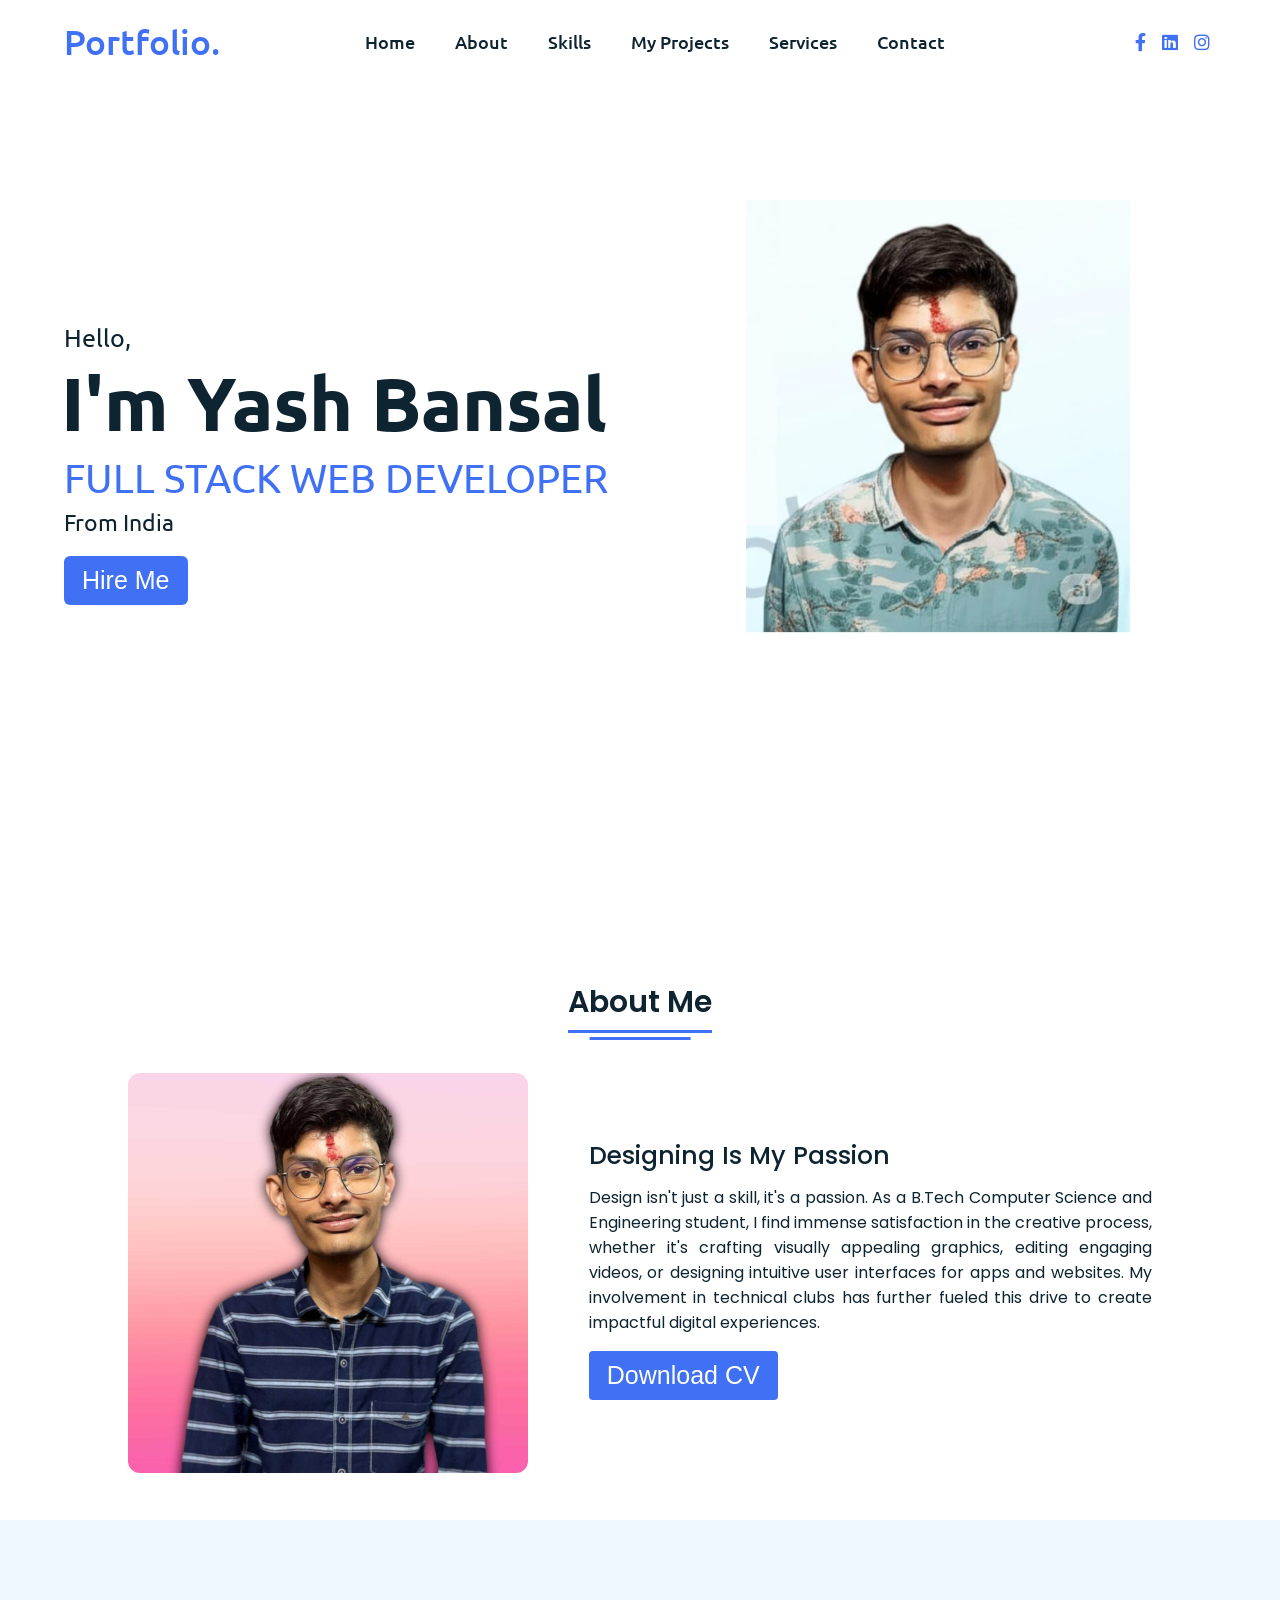
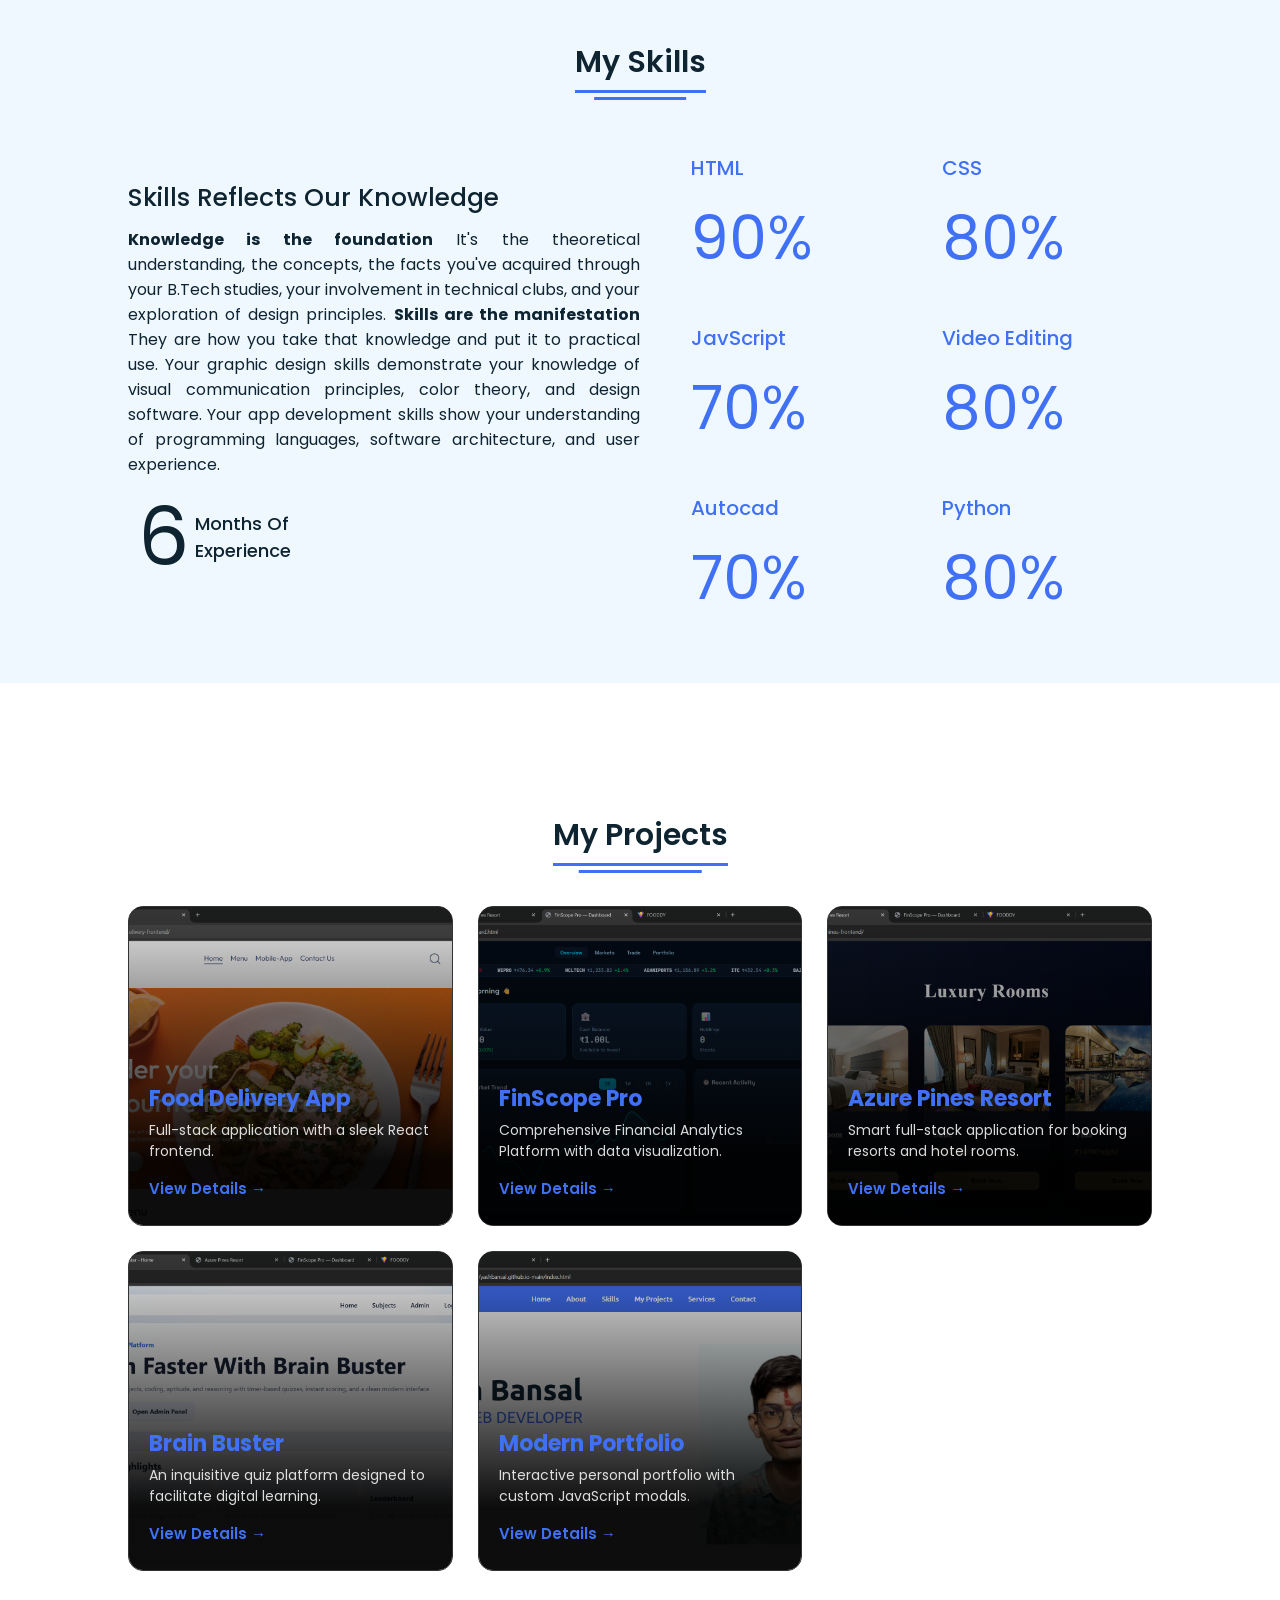
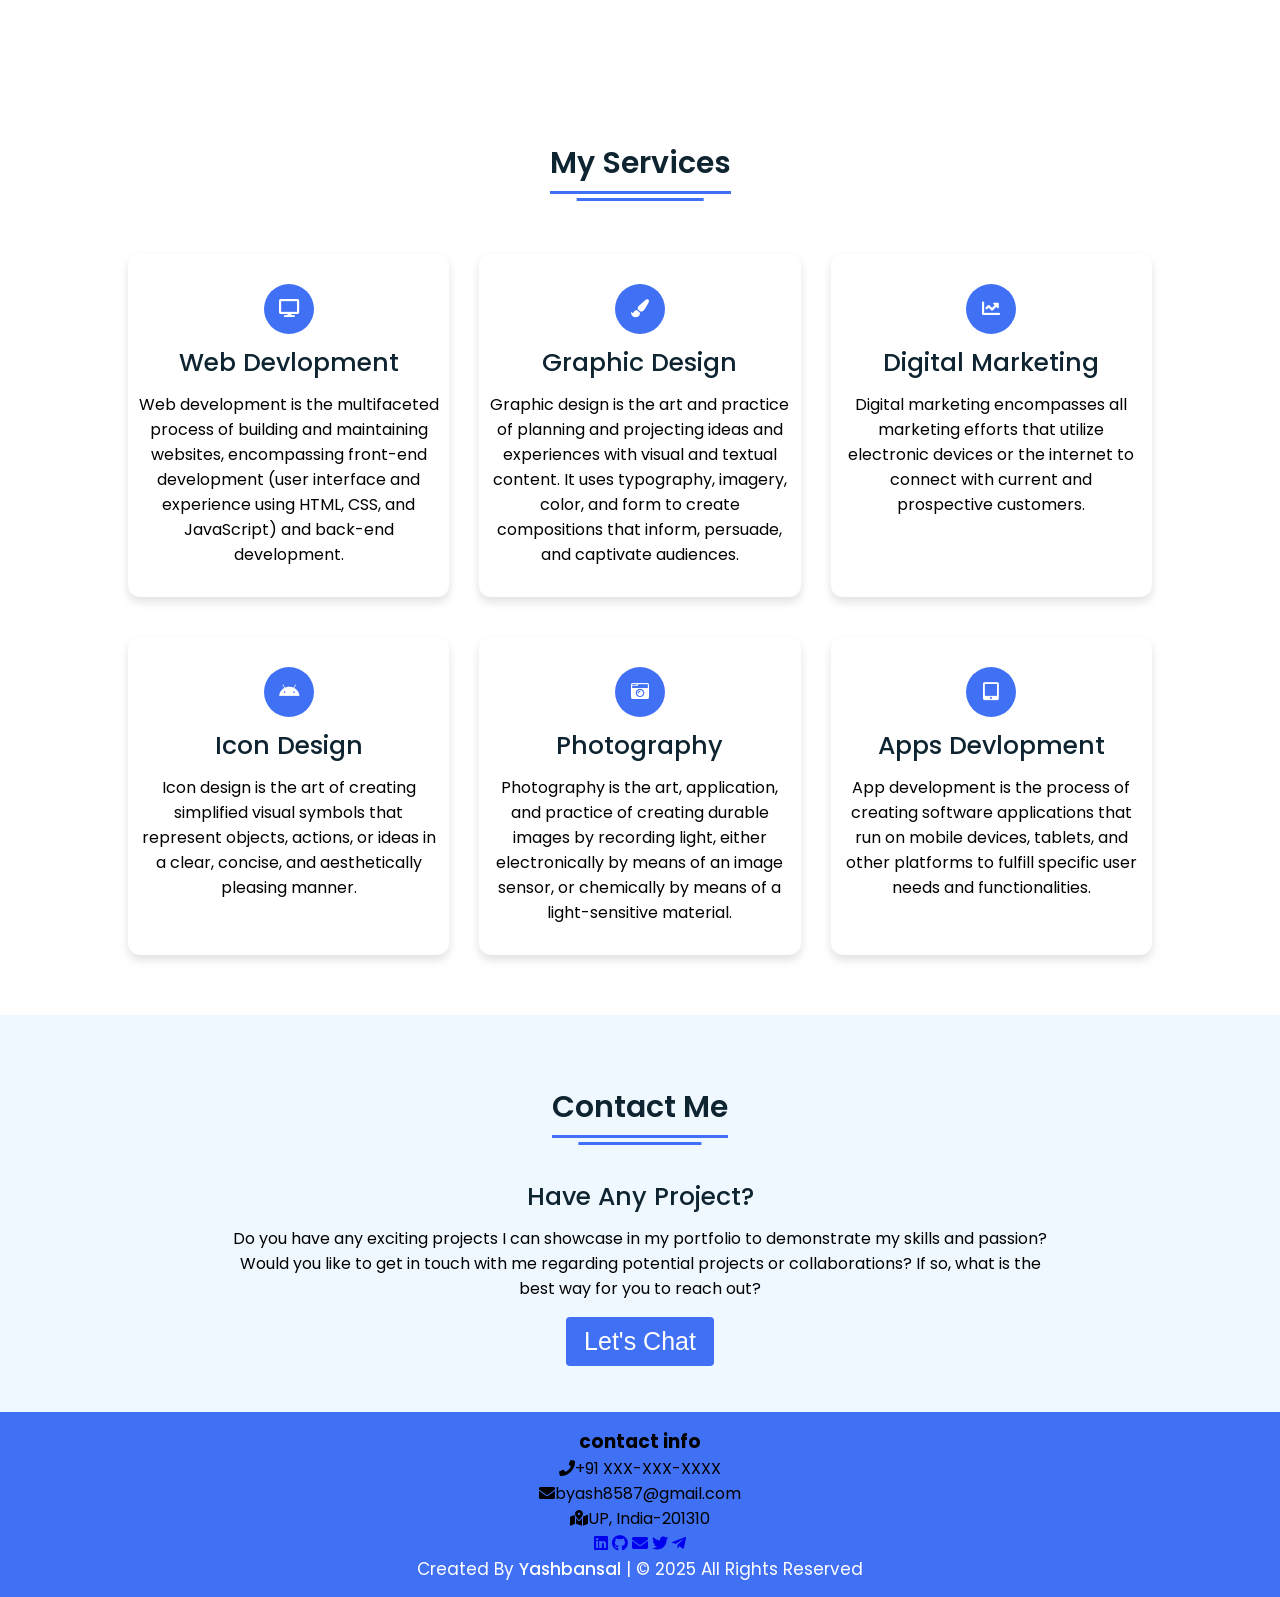
==== commit 20efb692: "Updated project section with background images and fixed modal close button" ====
--- a/index.html
+++ b/index.html
@@ -30,6 +30,7 @@
   <li><a href="#home">Home</a></li>
   <li><a href="#about">About</a></li>
   <li><a href="#skills">Skills</a></li>
+  <li><a href="#projects">My Projects</a></li>
   <li><a href="#services">Services</a></li>
   <li><a href="#contact">Contact</a></li>
   <li>
@@ -74,7 +75,7 @@
 
     </div> -->
     <div class="Right">
-  <img src="jd58ny5s.png" alt="Hero Image" class="main-hero-img">
+  <img src="assets\jd58ny5s.png" alt="Hero Image" class="main-hero-img">
 </div>
   </section>
 
@@ -84,7 +85,7 @@
       <div class="title"><span>About Me</span></div>
       <div class="about-details">
         <div class="left">
-          <img src="creator.jpeg" alt="Creator Photo">
+          <img src="assets\creator.jpeg" alt="Creator Photo">
         </div>
         <div class="right">
           <div class="topic">Designing Is My Passion</div>
@@ -92,7 +93,7 @@
              Design isn't just a skill, it's a passion. As a B.Tech Computer Science and Engineering student, I find immense satisfaction in the creative process, whether it's crafting visually appealing graphics, editing engaging videos, or designing intuitive user interfaces for apps and websites. My involvement in technical clubs has further fueled this drive to create impactful digital experiences.
           </p>
           <div class="button">
-	    <a href="PDF RESUME.pdf">
+	    <a href="assets\PDF RESUME.pdf">
             <button>Download CV</button></a>
           </div>
         </div>
@@ -152,6 +153,55 @@
     </div>
   </section>
 
+  <!-- My projects Section Start -->
+
+<section class="projects-section" id="projects">
+  <div class="content">
+    <div class="title"><span>My Projects</span></div>
+
+   <div class="project-boxes">
+  <div class="project-box bg-food" onclick="openModal('Food Delivery App', 'Engineered a responsive MERN-based food ordering system with a user-centric interface, real-time updates, and seamless end-to-end transaction handling.', ['MongoDB', 'Express', 'React', 'Node.js'], 'https://yash24032005.github.io/Food-delivery-frontend/')">
+    <div class="topic">Food Delivery App</div>
+    <p>Full-stack application with a sleek React frontend.</p>
+    <span class="view-btn">View Details →</span>
+  </div>
+
+  <div class="project-box bg-finscope" onclick="openModal('FinScope Pro', 'Developed a sophisticated financial management application using the MERN stack. Features include real-time expense tracking, interactive data visualizations for budget analysis, and secure user authentication.', ['MongoDB', 'Express', 'React', 'Node.js', 'Chart.js'], 'https://finscope-pro.vercel.app/')">
+    <div class="topic">FinScope Pro</div>
+    <p>Comprehensive Financial Analytics Platform with data visualization.</p>
+    <span class="view-btn">View Details →</span>
+  </div>
+
+  <div class="project-box bg-resort" onclick="openModal('Azure Pines', 'Engineered a scalable MERN stack application deployed on Vercel/Render with dynamic content integration and responsive UI for booking resorts.', ['MERN Stack', 'Vercel', 'Render'], 'https://yash24032005.github.io/azure-pines-frontend/')">
+    <div class="topic">Azure Pines Resort</div>
+    <p>Smart full-stack application for booking resorts and hotel rooms.</p>
+    <span class="view-btn">View Details →</span>
+  </div>
+
+  <div class="project-box bg-quiz" onclick="openModal('Brain Buster', 'Built an innovative digital tool designed for interactive quiz administration. Provides a seamless experience for educators and learners with a real-time responsive UI.', ['HTML', 'CSS', 'JavaScript'], 'https://brain-buster-alpha.vercel.app/')">
+    <div class="topic">Brain Buster</div>
+    <p>An inquisitive quiz platform designed to facilitate digital learning.</p>
+    <span class="view-btn">View Details →</span>
+  </div>
+
+  <div class="project-box bg-portfolio" onclick="openModal('Personal Portfolio', 'Developed a highly responsive professional portfolio website featuring glassmorphism effects and custom modal windows.', ['HTML', 'CSS', 'JavaScript'], 'https://yash24032005.github.io/')">
+    <div class="topic">Modern Portfolio</div>
+    <p>Interactive personal portfolio with custom JavaScript modals.</p>
+    <span class="view-btn">View Details →</span>
+  </div>
+</div>
+
+  <div id="projectModal" class="modal-overlay">
+    <div class="modal-content">
+      <span onclick="closeModal()" class="close-modal">&times;</span>
+      <h2 id="modalTitle"></h2>
+      <div id="modalTags" class="modal-tags"></div>
+      <p id="modalDesc"></p>
+      <a id="modalLink" href="#" target="_blank" class="demo-btn">Live Demo</a>
+    </div>
+  </div>
+</section>
+
   <!-- My Services Section Start -->
   <section class="services" id="services">
     <div class="content">
--- a/Portfolioyb.css
+++ b/Portfolioyb.css
@@ -381,7 +381,7 @@
 
 .services .boxes .box:hover {
   background: #4070f4;
-  color: #fff;
+  color:#F0F8FF;
 }
 
 .services .boxes .box .icon {
@@ -680,4 +680,186 @@
   right: 150px;
   width: 30%;
   z-index: 10; /* Optional: Agar image kisi cheez ke peeche chhup rahi ho */
+}
+/* =========================
+   PROJECT SECTION STYLING (Updated with Images)
+   ========================= */
+
+.projects-section {
+  background: white; /* Aapki theme ke hisaab se light background */
+  padding: 50px 0;
+}
+
+.project-boxes {
+  display: grid;
+  grid-template-columns: repeat(auto-fit, minmax(320px, 1fr));
+  gap: 25px;
+  justify-content: center;
+  margin-top: 20px;
+}
+.project-box {
+  position: relative;
+  min-height: 320px;
+  border-radius: 15px;
+  overflow: hidden;
+  display: flex;
+  flex-direction: column;
+  justify-content: flex-end; /* Text bottom mein rahega */
+  background-color: #1a1e23;
+  border: 1px solid #333;
+}
+
+/* Image Layer */
+.project-box::before {
+  content: "";
+  position: absolute;
+  top: 0; left: 0;
+  width: 100%; height: 100%;
+  background-size: cover;
+  background-position: center;
+  z-index: 1; 
+  transition: transform 0.5s ease;
+}
+
+/* Dark Gradient Overlay */
+.project-box::after {
+  content: "";
+  position: absolute;
+  top: 0; left: 0;
+  width: 100%; height: 100%;
+  background: linear-gradient(to top, rgba(0,0,0,0.95) 20%, rgba(0,0,0,0.1) 100%);
+  z-index: 2;
+}
+/* Note: Forward slash (/) use karo aur extension sahi rakho */
+.bg-food::before { background-image: url('assets/bg-food.png'); }
+.bg-finscope::before { background-image: url('assets/bg-finscope.png'); }
+.bg-resort::before { background-image: url('assets/bg-resort.png'); }
+.bg-quiz::before { background-image: url('assets/bg-quiz.png'); }
+.bg-portfolio::before { background-image: url('assets/bg-portfolio.png'); }
+
+/* Home background ke liye bhi check karo */
+.home {
+  background: url("assets/background.jpg") no-repeat; 
+  background-size: cover;
+}
+/* Content on Top */
+.project-box .topic, 
+.project-box p, 
+.project-box .view-btn {
+  position: relative;
+  z-index: 3;
+  padding: 0 20px;
+  text-align: left;
+}
+
+.project-box .topic {
+  color: #4070f4 !important; /* Theme Blue */
+  font-size: 22px;
+  font-weight: 700;
+  margin-bottom: 8px; /* Title aur description ke beech gap */
+  line-height: 1.2;
+}
+
+.project-box p {
+  color: #ffffff !important;
+  font-size: 14px;
+  line-height: 1.5;
+  margin-bottom: 15px;
+  opacity: 0.85;
+  /* Vendor Prefixes for older browsers */
+  display: -webkit-box;
+  -webkit-line-clamp: 3;
+  -webkit-box-orient: vertical;
+  /* Standard Property first */
+  line-clamp: 3; 
+  overflow: hidden;
+}
+
+.project-box .view-btn {
+  color: #4070f4;
+  font-size: 15px;
+  font-weight: 600;
+  padding-bottom: 25px; /* Card ke bottom se distance */
+  display: inline-block; /* Width full na ho taaki hover sahi dikhe */
+  transition: 0.3s ease;
+}
+
+.project-box:hover .view-btn {
+  letter-spacing: 1px; /* Hover par button thoda expand hoga */
+  color: #fff; /* Button hover par white ho jayega background blue hone par */
+}
+/* Hover Effect: Zoom Background */
+.project-box:hover::before {
+  transform: scale(1.1);
+}
+
+.project-box:hover {
+  box-shadow: 0 10px 20px rgba(64, 112, 244, 0.2);
+}
+
+/* --- Modal Styling (Keeping your cross button fixes) --- */
+
+.modal-overlay {
+  display: none;
+  position: fixed;
+  inset: 0;
+  background: rgba(0, 0, 0, 0.85);
+  z-index: 9999;
+  justify-content: center;
+  align-items: center;
+  padding: 20px;
+  -webkit-backdrop-filter: blur(5px);
+  backdrop-filter: blur(5px);
+}
+
+.modal-content {
+  -webkit-backdrop-filter: blur(5px);
+  background: rgba(26, 30, 35, 0.95);
+  max-width: 650px;
+  width: 100%;
+  padding: 40px;
+  border-radius: 20px;
+  position: relative;
+  border: 1px solid rgba(64, 112, 244, 0.3);
+  color: #fff;
+  backdrop-filter: blur(10px);
+  animation: modalIn 0.3s ease-out;
+}
+
+@keyframes modalIn {
+  from { transform: scale(0.8); opacity: 0; }
+  to { transform: scale(1); opacity: 1; }
+}
+
+.close-modal {
+  position: absolute;
+  top: 15px;
+  right: 20px;
+  font-size: 28px;
+  color: #fff;
+  cursor: pointer;
+  z-index: 10001;
+  width: 40px;
+  height: 40px;
+  display: flex;
+  align-items: center;
+  justify-content: center;
+  border-radius: 50%;
+  background: rgba(255, 255, 255, 0.1);
+  transition: 0.3s;
+}
+
+.close-modal:hover {
+  background: #4070f4;
+  transform: rotate(90deg);
+}
+
+/* Tag badge for Modal */
+.tag-badge {
+  background: rgba(64, 112, 244, 0.1);
+  color: #4070f4;
+  padding: 5px 15px;
+  border-radius: 50px;
+  font-size: 12px;
+  border: 1px solid rgba(64, 112, 244, 0.2);
 }
